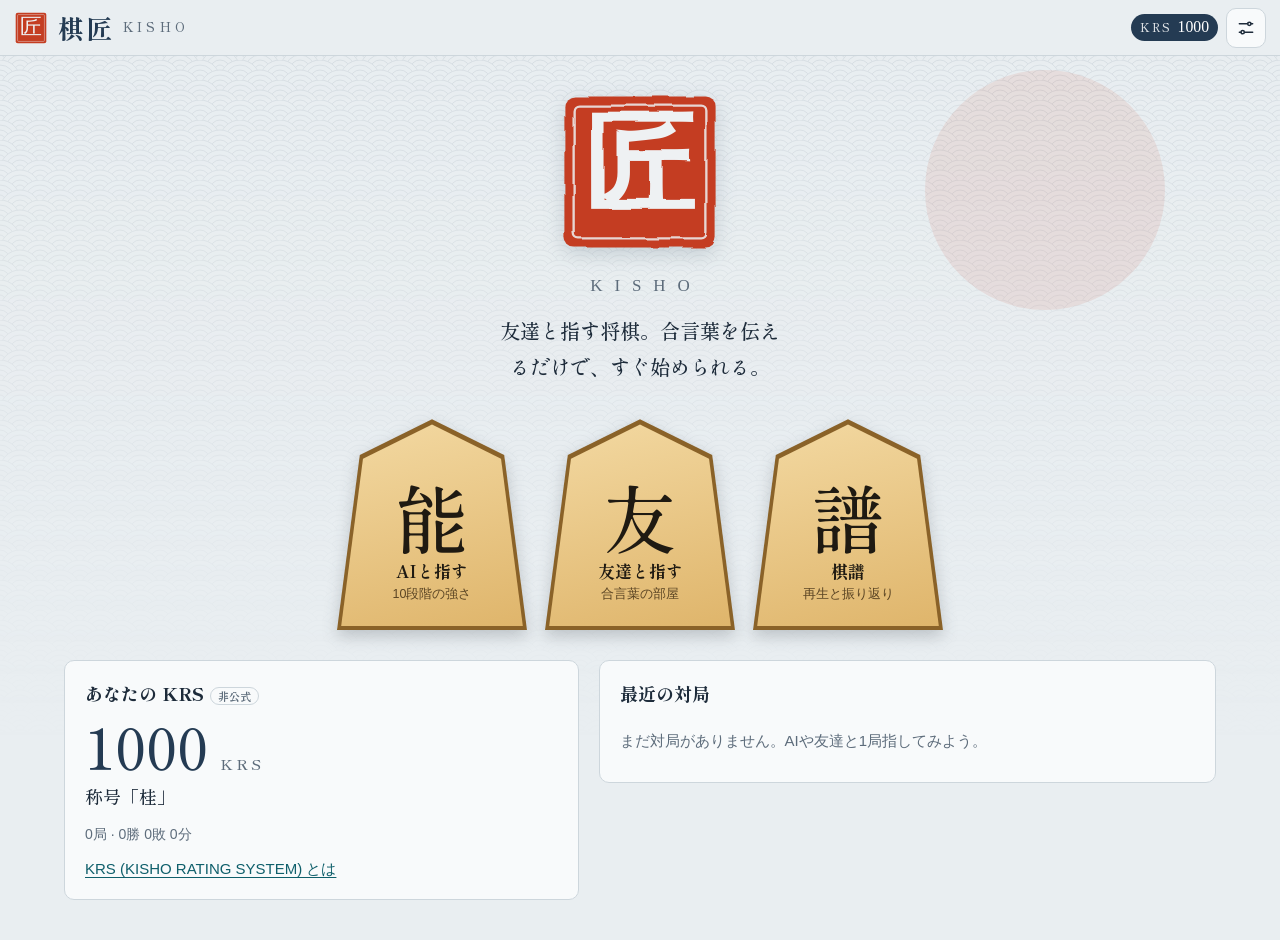
==== index.html @ 73988c7f "背景を和風に(青海波と朱の日輪、ダーク対応) Co-Authored-By: Claude Sonnet 5.5 <noreply@anthropic.com> Claude-Session: htt" ====
<!doctype html>
<html lang="ja">
<head>
<meta charset="utf-8">
<meta name="viewport" content="width=device-width, initial-scale=1, viewport-fit=cover">
<title>KISHO 棋匠</title>
<meta name="description" content="合言葉の部屋で友達と指せる将棋サイト。AIとの練習、棋譜の振り返り、KRSレーティング付き。">
<meta name="theme-color" content="#243b53">
<link rel="icon" type="image/svg+xml" href="assets/logo.svg">
<link rel="preconnect" href="https://fonts.googleapis.com">
<link rel="preconnect" href="https://fonts.gstatic.com" crossorigin>
<link href="https://fonts.googleapis.com/css2?family=Shippori+Mincho+B1:wght@500;800&family=Yuji+Syuku&family=Zen+Antique&family=Zen+Kaku+Gothic+New:wght@400;500;700&display=swap" rel="stylesheet">
<link rel="stylesheet" href="css/style.css">
</head>
<body>
<svg width="0" height="0" style="position:absolute" aria-hidden="true" focusable="false">
  <defs>
    <filter id="sealRough" x="-6%" y="-6%" width="112%" height="112%">
      <feTurbulence type="fractalNoise" baseFrequency="0.04" numOctaves="2" seed="4" result="n"/>
      <feDisplacementMap in="SourceGraphic" in2="n" scale="2.6"/>
    </filter>
    <linearGradient id="pcShade" x1="0" y1="0" x2="0.5" y2="1">
      <stop offset="0" stop-color="#fff" stop-opacity=".30"/>
      <stop offset=".45" stop-color="#fff" stop-opacity="0"/>
      <stop offset="1" stop-color="#000" stop-opacity=".20"/>
    </linearGradient>
    <symbol id="seal" viewBox="0 0 100 100">
      <g filter="url(#sealRough)">
        <rect x="5" y="5" width="90" height="90" rx="6" fill="#c43d22"/>
        <rect x="10.5" y="10.5" width="79" height="79" rx="3" fill="none" stroke="#eef1f3" stroke-width="1.4" opacity=".85"/>
        <text x="50" y="46" text-anchor="middle" dominant-baseline="central" font-family="'Yuji Syuku','Yu Mincho','Noto Serif CJK JP',serif" font-size="66" fill="#eef1f3">匠</text>
      </g>
    </symbol>
  </defs>
</svg>


<div class="washi" aria-hidden="true">
  <i class="washi-sun"></i>
  <svg class="washi-wave" width="100%" height="100%">
    <defs><pattern id="seigaiha" width="40" height="20" patternUnits="userSpaceOnUse"><g fill="var(--page)" stroke="currentColor" stroke-width="1"><circle cx="20" cy="-10" r="20"/><circle cx="20" cy="-10" r="15"/><circle cx="20" cy="-10" r="10"/><circle cx="20" cy="-10" r="5"/><circle cx="0" cy="0" r="20"/><circle cx="0" cy="0" r="15"/><circle cx="0" cy="0" r="10"/><circle cx="0" cy="0" r="5"/><circle cx="40" cy="0" r="20"/><circle cx="40" cy="0" r="15"/><circle cx="40" cy="0" r="10"/><circle cx="40" cy="0" r="5"/><circle cx="20" cy="10" r="20"/><circle cx="20" cy="10" r="15"/><circle cx="20" cy="10" r="10"/><circle cx="20" cy="10" r="5"/><circle cx="0" cy="20" r="20"/><circle cx="0" cy="20" r="15"/><circle cx="0" cy="20" r="10"/><circle cx="0" cy="20" r="5"/><circle cx="40" cy="20" r="20"/><circle cx="40" cy="20" r="15"/><circle cx="40" cy="20" r="10"/><circle cx="40" cy="20" r="5"/><circle cx="20" cy="30" r="20"/><circle cx="20" cy="30" r="15"/><circle cx="20" cy="30" r="10"/><circle cx="20" cy="30" r="5"/></g></pattern></defs>
    <rect width="100%" height="100%" fill="url(#seigaiha)"/>
  </svg>
</div>

<header class="top">
  <button class="logo" id="logoBtn" aria-label="ホームへ">
    <svg class="logo-seal" viewBox="0 0 100 100" aria-hidden="true"><use href="#seal"/></svg><span class="logo-k">棋匠</span><span class="logo-e">KISHO</span>
  </button>
  <div class="top-right">
    <button class="me-chip" id="meChip" title="プロフィールとKRS"></button>
    <button class="icon-btn" id="settingsBtn" aria-label="設定">
      <svg viewBox="0 0 24 24" width="20" height="20" fill="none" stroke="currentColor" stroke-width="1.8" stroke-linecap="round"><path d="M4 7h10M18 7h2M4 17h2M10 17h10"/><circle cx="16" cy="7" r="2"/><circle cx="8" cy="17" r="2"/></svg>
    </button>
  </div>
</header>

<main>
  <!-- ホーム -->
  <section id="home" class="screen">
    <div class="hero">
      <h1 class="hero-logo" aria-label="棋匠 KISHO"><svg class="hero-seal" viewBox="0 0 100 100" aria-hidden="true"><use href="#seal"/></svg><span class="hero-e">KISHO</span></h1>
      <p class="hero-sub">友達と指す将棋。合言葉を伝えるだけで、すぐ始められる。</p>
    </div>

    <div class="entries">
      <button class="tile" data-go="ai"><span class="tile-g">能</span><b>AIと指す</b><small>10段階の強さ</small></button>
      <button class="tile" data-go="friend"><span class="tile-g">友</span><b>友達と指す</b><small>合言葉の部屋</small></button>
      <button class="tile" data-go="records"><span class="tile-g">譜</span><b>棋譜</b><small>再生と振り返り</small></button>
    </div>

    <div class="home-grid">
      <section class="card krs-card" id="krsCard"></section>
      <section class="card" id="recordsCard">
        <h2>最近の対局</h2>
        <ul class="rec-list" id="recList"></ul>
      </section>
    </div>
  </section>

  <!-- 対局・棋譜 -->
  <section id="game" class="screen" hidden>
    <div class="stage" id="stage">
      <div class="pcard" id="cardTop"></div>
      <div class="hand" id="handTop" aria-label="相手の持ち駒"></div>
      <div class="board-wrap" id="boardWrap">
        <div class="coords coords-f" id="coordF"></div>
        <div class="coords coords-r" id="coordR"></div>
        <div class="board" id="board" role="grid" aria-label="将棋盤"></div>
        <svg class="arrows" id="arrows" viewBox="0 0 9 9" aria-hidden="true"></svg>
      </div>
      <div class="hand" id="handBot" aria-label="自分の持ち駒"></div>
      <div class="pcard" id="cardBot"></div>
    </div>

    <aside class="panel">
      <div class="tabs" role="tablist" id="tabs">
        <button role="tab" data-tab="moves" aria-selected="true">棋譜</button>
        <button role="tab" data-tab="chat" id="tabChat" hidden>チャット</button>
        <button role="tab" data-tab="review" id="tabReview" hidden>振り返り</button>
      </div>
      <div class="tabpane" id="paneMoves"><ol class="moves" id="moveList"></ol></div>
      <div class="tabpane" id="paneChat" hidden>
        <ul class="chat-log" id="chatLog"></ul>
        <form class="chat-form" id="chatForm"><input id="chatInput" maxlength="120" placeholder="メッセージ" autocomplete="off"><button class="btn" type="submit">送る</button></form>
      </div>
      <div class="tabpane" id="paneReview" hidden></div>
      <div class="navbtns" id="navBtns">
        <button class="icon-btn" data-nav="first" aria-label="最初へ">⏮</button>
        <button class="icon-btn" data-nav="prev" aria-label="一手戻る">◀</button>
        <button class="icon-btn" data-nav="next" aria-label="一手進む">▶</button>
        <button class="icon-btn" data-nav="last" aria-label="最後へ">⏭</button>
      </div>
      <div class="actions" id="actions"></div>
    </aside>
  </section>
</main>

<!-- ダイアログ -->
<dialog id="dlgAi">
  <form method="dialog" class="dlg-body" id="aiForm">
    <h2>AIと指す</h2>
    <fieldset><legend>強さ</legend><div class="level-list" id="levelList"></div></fieldset>
    <div class="row2">
      <label>あなたの手番<select id="aiColor"><option value="0">先手</option><option value="1">後手</option><option value="r">ランダム</option></select></label>
      <label>持ち時間<select id="aiTc"></select></label>
    </div>
    <p class="note">AIのKRSは、AI同士の対戦から出した目安の値です。</p>
    <div class="dlg-actions"><button class="btn ghost" value="cancel" formnovalidate>やめる</button><button class="btn primary" value="ok" id="aiStart">対局開始</button></div>
  </form>
</dialog>

<dialog id="dlgFriend">
  <form method="dialog" class="dlg-body" id="friendForm">
    <h2>友達と指す</h2>
    <div class="seg" id="friendMode">
      <button type="button" data-fm="room" aria-pressed="true">合言葉の部屋</button>
      <button type="button" data-fm="local" aria-pressed="false">同じ画面で</button>
    </div>
    <div id="roomFields">
      <label>あなたの名前<input id="fName" maxlength="12" autocomplete="nickname"></label>
      <label>合言葉<input id="fPass" maxlength="40" placeholder="友達と同じ言葉を入れる" autocomplete="off"></label>
      <div class="row2">
        <label>対局のしかた<select id="fStyle"><option value="live">リアルタイム</option><option value="async">通信将棋 (好きな時に1手ずつ)</option></select></label>
        <label>持ち時間<select id="fTc"></select></label>
      </div>
      <label id="fMailRow" hidden>通知メール (任意)<input id="fMail" type="email" placeholder="相手が指したら知らせるメール" autocomplete="email"></label>
      <p class="note" id="netNote"></p>
    </div>
    <div id="localFields" hidden>
      <div class="row2">
        <label>先手の名前<input id="lBlack" maxlength="12" value="先手"></label>
        <label>後手の名前<input id="lWhite" maxlength="12" value="後手"></label>
      </div>
      <label>持ち時間<select id="lTc"></select></label>
      <p class="note">1台の画面を交代で使います。KRSは変わりません。</p>
    </div>
    <div class="dlg-actions"><button class="btn ghost" value="cancel" formnovalidate>やめる</button><button class="btn primary" value="ok" id="friendStart">はじめる</button></div>
  </form>
</dialog>

<dialog id="dlgSettings">
  <form method="dialog" class="dlg-body">
    <h2>設定</h2>
    <label>名前<input id="sName" maxlength="12"></label>
    <fieldset><legend>駒のデザイン</legend><div class="swatches" id="pieceSets"></div></fieldset>
    <fieldset><legend>盤のデザイン</legend><div class="swatches" id="boardThemes"></div></fieldset>
    <div class="checks">
      <label class="chk"><input type="checkbox" id="sHints"> 動かせるマスを表示</label>
      <label class="chk"><input type="checkbox" id="sCoords"> 筋と段の数字を表示</label>
      <label class="chk"><input type="checkbox" id="sSound"> 駒音</label>
      <label class="chk"><input type="checkbox" id="sFlip"> 後手のとき盤を自動で反転</label>
    </div>
    <details class="danger"><summary>データの削除</summary>
      <p class="note">このブラウザに保存している KRS・棋譜・設定をすべて消します。</p>
      <button type="button" class="btn warn" id="resetAll">すべて削除</button>
    </details>
    <div class="dlg-actions"><button class="btn primary" value="ok">閉じる</button></div>
  </form>
</dialog>

<dialog id="dlgPromote">
  <form method="dialog" class="dlg-body small">
    <h2>成りますか？</h2>
    <div class="promo-choices" id="promoChoices"></div>
  </form>
</dialog>

<dialog id="dlgResult">
  <form method="dialog" class="dlg-body" id="resultBody"></form>
</dialog>

<dialog id="dlgAbout">
  <form method="dialog" class="dlg-body" id="aboutBody"></form>
</dialog>

<dialog id="dlgConfirm">
  <form method="dialog" class="dlg-body small">
    <p id="confirmMsg" style="margin:0;font-size:17px"></p>
    <div class="dlg-actions" style="justify-content:center"><button class="btn ghost" value="no">やめる</button><button class="btn primary" value="yes" id="confirmOk">OK</button></div>
  </form>
</dialog>

<dialog id="dlgWait">
  <form method="dialog" class="dlg-body" id="waitBody"></form>
</dialog>

<div class="toast" id="toast" role="status" aria-live="polite"></div>

<script src="js/config.js"></script>
<script src="js/shogi.js"></script>
<script src="js/ai.js"></script>
<script src="js/krs.js"></script>
<script src="js/themes.js"></script>
<script src="js/net.js"></script>
<script src="js/app.js"></script>
<script src="js/room.js"></script>
</body>
</html>
---- css/style.css ----
/* KISHO — 藍染めの藍、榧の盤、朱は成り駒と最後の一手だけ */
:root {
  --ai: #243b53;          /* 藍 */
  --ai-soft: #3d5a78;
  --ink: #1d2b3a;
  --muted: #5d6c7b;
  --page: #e9eef1;        /* 藍白 */
  --panel: #f8fafb;
  --line: #cdd6dc;
  --asagi: #17808f;       /* 浅葱: 主な操作 */
  --asagi-ink: #0f5f6b;
  --shu: #c43d22;         /* 朱: 成り駒・最後の一手 */
  --yamabuki: #d6a21e;
  --ok: #2f8f6a; --good: #3a78b8; --slow: #c28a14; --doubt: #d2661f; --bad: #c43d22;
  --font-body: "Zen Kaku Gothic New", "Hiragino Kaku Gothic ProN", "Yu Gothic", "Noto Sans CJK JP", "Noto Sans CJK TC", sans-serif;
  --font-mincho: "Shippori Mincho B1", "Yu Mincho", "Hiragino Mincho ProN", "Noto Serif CJK JP", "Noto Serif CJK TC", serif;
  --font-krs: "Zen Antique", "Shippori Mincho B1", "Noto Serif CJK JP", "Noto Serif CJK TC", serif;
  --font-piece: "Yuji Syuku", "Shippori Mincho B1", "Noto Serif CJK JP", "Noto Serif CJK TC", serif;
  --radius: 10px;
  --on-ai: #fff; --on-asagi: #fff; --asagi-hover: var(--asagi-ink); --toast-ink: var(--panel);
}
@media (prefers-color-scheme: dark) {
  :root:not([data-theme="light"]) {
    --ai: #c9d8e6; --ai-soft: #9fb6cc; --ink: #e5ecf2; --muted: #9aabba;
    --page: #121b25; --panel: #1b2835; --line: #2d3d4d;
    --asagi: #3fb3c4; --asagi-ink: #8fe0ec; --on-ai: #10202e; --on-asagi: #08242a; --asagi-hover: #6fcdda; --toast-ink: #10202e; color-scheme: dark;
  }
}
:root[data-theme="dark"] {
    --ai: #c9d8e6; --ai-soft: #9fb6cc; --ink: #e5ecf2; --muted: #9aabba;
    --page: #121b25; --panel: #1b2835; --line: #2d3d4d;
    --asagi: #3fb3c4; --asagi-ink: #8fe0ec; --on-ai: #10202e; --on-asagi: #08242a; --asagi-hover: #6fcdda; --toast-ink: #10202e; color-scheme: dark;
}
* { box-sizing: border-box; }
html { -webkit-text-size-adjust: 100%; }
body {
  margin: 0; background: var(--page); color: var(--ink);
  font-family: var(--font-body); font-size: 15px; line-height: 1.6; font-weight: 500;
  min-height: 100dvh;
}
/* 和風の背景: 青海波と朱の日輪。上ほど濃く、下へ溶ける */
.washi { position: fixed; inset: 0; z-index: -1; pointer-events: none; overflow: hidden; --wave: #243b53; --sun: #c43d22; }
.washi-wave { position: absolute; inset: 0; color: var(--wave); opacity: .09;
  -webkit-mask-image: linear-gradient(180deg, #000 0, rgba(0,0,0,.55) 40%, transparent 85%); mask-image: linear-gradient(180deg, #000 0, rgba(0,0,0,.55) 40%, transparent 85%); }
.washi-sun { position: absolute; top: 70px; right: 9%; width: clamp(120px, 20vw, 240px); aspect-ratio: 1; border-radius: 50%; background: var(--sun); opacity: .10; }
@media (prefers-color-scheme: dark) { :root:not([data-theme="light"]) .washi { --wave: #c9d8e6; --sun: #e0573a; } :root:not([data-theme="light"]) .washi-wave { opacity: .07; } }
:root[data-theme="dark"] .washi { --wave: #c9d8e6; --sun: #e0573a; }
:root[data-theme="dark"] .washi-wave { opacity: .07; }
@media (max-width: 560px) { .washi-sun { top: 64px; right: 6%; width: 110px; } }
button, input, select { font: inherit; color: inherit; }
button { cursor: pointer; }
[hidden] { display: none !important; }
:focus-visible { outline: 3px solid var(--asagi); outline-offset: 2px; border-radius: 6px; }
h1, h2, h3 { font-family: var(--font-mincho); margin: 0; font-weight: 800; }

/* ---------- ヘッダー ---------- */
.top {
  position: sticky; top: 0; z-index: 20; height: 56px;
  display: flex; align-items: center; justify-content: space-between;
  padding: 0 max(14px, env(safe-area-inset-right)) 0 max(14px, env(safe-area-inset-left));
  background: var(--page); border-bottom: 1px solid var(--line);
}
.logo { background: none; border: 0; padding: 0; display: flex; align-items: center; gap: 10px; color: var(--ai); }
.logo-seal { width: 34px; height: 34px; flex: none; }
.logo-k { font-family: var(--font-mincho); font-weight: 800; font-size: 26px; letter-spacing: .06em; }
.logo-e { font-family: var(--font-krs); font-size: 13px; letter-spacing: .32em; color: var(--muted); }
.top-right { display: flex; align-items: center; gap: 8px; }
.icon-btn {
  width: 40px; height: 40px; border-radius: 10px; border: 1px solid var(--line); background: var(--panel);
  display: grid; place-items: center; color: var(--ink); font-size: 14px; padding: 0;
}
.icon-btn:hover { border-color: var(--asagi); }
.icon-btn:disabled { opacity: .35; cursor: default; }
.me-chip { background: none; border: 0; padding: 0; }

/* KRSバッジ: ここだけ書体を変えてある */
.krs { display: inline-flex; align-items: baseline; gap: 6px; font-family: var(--font-krs); color: var(--on-ai); background: var(--ai); padding: 1px 9px 2px; border-radius: 999px; line-height: 1.5; white-space: nowrap; }
.krs i { font-style: normal; font-size: .78em; letter-spacing: .16em; opacity: .85; }
.krs b { font-weight: 400; font-size: 1.05em; font-variant-numeric: tabular-nums; }
.unofficial { font-size: 11px; color: var(--muted); border: 1px solid var(--line); border-radius: 999px; padding: 0 7px; margin-left: 6px; white-space: nowrap; }

.screen { padding: 18px max(14px, env(safe-area-inset-left)) 40px; max-width: 1180px; margin: 0 auto; }

/* ---------- ボタン ---------- */
.btn { border: 1px solid var(--line); background: var(--panel); border-radius: 10px; padding: 9px 16px; font-weight: 700; }
.btn:hover { border-color: var(--asagi); }
.btn.primary { background: var(--asagi); border-color: var(--asagi); color: var(--on-asagi); }
.btn.primary:hover { background: var(--asagi-hover); }
.btn.ghost { background: transparent; }
.btn.warn { color: var(--shu); border-color: var(--shu); background: transparent; }
.btn:disabled { opacity: .4; cursor: default; }
.btn.small { padding: 5px 11px; font-size: 13px; }

/* ---------- ホーム ---------- */
.hero { display: grid; grid-template-columns: 1fr; justify-items: center; text-align: center; gap: 14px; padding: 14px 4px 26px; }
.hero-logo { display: flex; flex-direction: column; gap: 16px; align-items: center; margin: 0; color: var(--ai); }
.hero-seal { width: clamp(120px, 18vw, 168px); height: auto; filter: drop-shadow(0 6px 10px rgba(36,59,83,.18)); }
.hero-e { font-family: var(--font-krs); font-size: 17px; letter-spacing: .7em; margin-right: -.7em; color: var(--muted); font-weight: 400; }
.hero-sub { margin: 0 auto 8px; font-size: clamp(16px, 2.4vw, 20px); max-width: 24em; text-wrap: balance; font-family: var(--font-mincho); font-weight: 500; line-height: 1.8; }

.entries { display: grid; grid-template-columns: repeat(3, minmax(0, 190px)); justify-content: center; gap: 18px; margin-bottom: 30px; }
.tile {
  --tile-edge: #8a6228;
  position: relative; border: 0; padding: 0; background: none; text-align: center; color: var(--ink);
  filter: drop-shadow(0 6px 8px rgba(30, 40, 50, .22)); transition: transform .15s ease, filter .15s ease;
  display: grid; justify-items: center; align-content: end; aspect-ratio: 0.9;
}
.tile::before {
  content: ""; position: absolute; inset: 0; background: var(--tile-edge);
  clip-path: polygon(50% 0, 88% 17%, 100% 100%, 0 100%, 12% 17%);
}
.tile::after {
  content: ""; position: absolute; inset: 2.5% 2.2% 2% 2.2%;
  clip-path: polygon(50% 0, 88% 17%, 100% 100%, 0 100%, 12% 17%);
  background: linear-gradient(165deg, #f3d9a2, #dfb56b);
}
.tile > * { position: relative; z-index: 1; }
.tile-g { font-family: var(--font-piece); font-size: clamp(48px, 7vw, 74px); line-height: 1; color: #1f1a12; margin-bottom: 4px; }
.tile b { font-family: var(--font-mincho); font-size: 17px; color: #1f1a12; }
.tile small { color: #5b4524; margin-bottom: 14%; font-size: 12.5px; }
.tile:hover { transform: translateY(-4px); }
.tile:active { transform: translateY(0); }

.home-grid { display: grid; grid-template-columns: minmax(0, 5fr) minmax(0, 6fr); gap: 20px; align-items: start; }
.card { background: var(--panel); border: 1px solid var(--line); border-radius: var(--radius); padding: 18px 20px; }
.card h2 { font-size: 18px; margin-bottom: 10px; }
.krs-card .big { display: flex; align-items: baseline; gap: 12px; flex-wrap: wrap; }
.krs-card .big .num { font-family: var(--font-krs); font-size: 56px; line-height: 1; color: var(--ai); font-variant-numeric: tabular-nums; }
.krs-card .big .lab { font-family: var(--font-krs); letter-spacing: .2em; color: var(--muted); }
.krs-card .title-line { margin: 6px 0 12px; font-family: var(--font-mincho); font-size: 18px; }
.krs-card .rec { color: var(--muted); font-size: 14px; }
.krs-card .more { margin-top: 12px; }
.link { background: none; border: 0; padding: 0; color: var(--asagi-ink); text-decoration: underline; text-underline-offset: 3px; }

.rec-list { list-style: none; margin: 0; padding: 0; display: grid; gap: 0; }
.rec-list li { display: grid; grid-template-columns: 1fr auto; gap: 4px 12px; padding: 11px 0; border-top: 1px solid var(--line); align-items: center; }
.rec-list li:first-child { border-top: 0; }
.rec-main { font-weight: 700; }
.rec-sub { color: var(--muted); font-size: 13px; }
.rec-acts { display: flex; gap: 6px; grid-row: 1 / span 2; grid-column: 2; }
.res-win { color: var(--ok); } .res-lose { color: var(--shu); } .res-draw { color: var(--muted); }
.empty { color: var(--muted); padding: 8px 0; }

/* ---------- 対局画面 ---------- */
#game { display: grid; grid-template-columns: minmax(0, 1fr) 330px; gap: 22px; align-items: start; padding-top: 12px; }
.stage {
  --bw: min(100cqw, 700px);
  --cell: calc(var(--bw) * 0.1);
  display: grid; justify-items: center; gap: 6px; container-type: inline-size;
}
.stage > * { width: var(--bw); max-width: 100%; }
.pcard { display: grid; grid-template-columns: auto 1fr auto; align-items: center; gap: 10px; min-height: 46px; padding: 4px 12px; background: var(--panel); border: 1px solid var(--line); border-radius: var(--radius); }
.pcard.turn { border-color: var(--asagi); box-shadow: 0 0 0 2px color-mix(in srgb, var(--asagi) 30%, transparent); }
.pmark { font-family: var(--font-piece); font-size: 22px; line-height: 1; width: 30px; height: 30px; display: grid; place-items: center; border: 1.5px solid var(--ai); border-radius: 50%; color: var(--ai); }
.pcard[data-side="1"] .pmark { background: var(--ai); color: var(--panel); }
.pname { display: flex; align-items: center; gap: 8px; min-width: 0; flex-wrap: wrap; }
.pname b { font-weight: 700; overflow: hidden; text-overflow: ellipsis; white-space: nowrap; max-width: 9em; }
.pname .krs { font-size: 13px; }
.clock { font-variant-numeric: tabular-nums; font-size: 24px; font-weight: 700; letter-spacing: .02em; min-width: 3.9em; text-align: right; }
.clock small { font-size: 12px; font-weight: 500; color: var(--muted); margin-left: 4px; }
.clock.low { color: var(--shu); }
.clock.byo { color: var(--yamabuki); }
.clock.low.byo { color: var(--shu); }

.hand { display: flex; align-items: center; gap: calc(var(--cell) * 0.08); min-height: calc(var(--cell) * 0.95); padding: 0 4px; flex-wrap: nowrap; overflow: hidden; }
.hand .none { color: var(--muted); font-size: 12px; }
.hp { position: relative; width: calc(var(--cell) * 0.8); height: calc(var(--cell) * 0.92); border: 0; padding: 0; background: none; flex: none; border-radius: 6px; }
.hp .piece { position: absolute; inset: 0; }
.hp .cnt { position: absolute; right: -2px; bottom: -3px; z-index: 3; min-width: 1.5em; height: 1.5em; padding: 0 3px; border-radius: 999px; background: var(--ai); color: var(--panel); font-size: calc(var(--cell) * 0.2); font-weight: 700; display: grid; place-items: center; line-height: 1; }
.hp.sel::before { content: ""; position: absolute; inset: -3px; border-radius: 8px; border: 3px solid var(--asagi); z-index: 4; pointer-events: none; }
.hp:disabled { cursor: default; }

/* 盤 */
.board-wrap { position: relative; width: var(--bw); aspect-ratio: 1; padding: 5%; border-radius: 6px; background: var(--b-frame); box-shadow: 0 10px 22px rgba(20, 30, 40, .28), inset 0 0 0 1px rgba(0,0,0,.25); }
.board { position: relative; width: 100%; height: 100%; display: grid; grid-template-columns: repeat(9, 1fr); grid-template-rows: repeat(9, 1fr); background: var(--b-face); outline: 1.6px solid var(--b-line); user-select: none; -webkit-user-select: none; touch-action: manipulation; }
.board::after { /* 星 */
  content: ""; position: absolute; inset: 0; pointer-events: none;
  background:
    radial-gradient(circle at 33.333% 33.333%, var(--b-line) 0 .55%, transparent .8%),
    radial-gradient(circle at 66.666% 33.333%, var(--b-line) 0 .55%, transparent .8%),
    radial-gradient(circle at 33.333% 66.666%, var(--b-line) 0 .55%, transparent .8%),
    radial-gradient(circle at 66.666% 66.666%, var(--b-line) 0 .55%, transparent .8%);
}
.cell { position: relative; border-right: 1px solid var(--b-line); border-bottom: 1px solid var(--b-line); }
.cell:nth-child(9n) { border-right: 0; }
.cell:nth-child(n+73) { border-bottom: 0; }
.cell::before { content: ""; position: absolute; inset: 0; pointer-events: none; z-index: 0; }
.cell.last::before { background: color-mix(in srgb, var(--shu) 28%, transparent); }
.cell.sel::before { background: color-mix(in srgb, var(--asagi) 38%, transparent); }
.cell.check::before { background: radial-gradient(circle, color-mix(in srgb, var(--shu) 70%, transparent) 0 55%, transparent 80%); }
.cell.dest::after { content: ""; position: absolute; left: 50%; top: 50%; width: 26%; height: 26%; transform: translate(-50%, -50%); border-radius: 50%; background: color-mix(in srgb, var(--asagi) 70%, transparent); z-index: 4; pointer-events: none; }
.cell.dest.cap::after { width: 86%; height: 86%; background: none; border: 3px solid color-mix(in srgb, var(--asagi) 80%, transparent); }
.cell.can { cursor: pointer; }
.coords { position: absolute; display: flex; font-size: clamp(9px, calc(var(--bw) * 0.024), 13px); color: var(--b-coord); pointer-events: none; font-variant-numeric: tabular-nums; }
.coords-f { left: 5%; right: 5%; top: 0; height: 5%; align-items: center; }
.coords-f span { flex: 1; text-align: center; }
.coords-r { right: 0; top: 5%; bottom: 5%; width: 5%; flex-direction: column; }
.coords-r span { flex: 1; display: grid; place-items: center; }
.no-coords .coords { display: none; }
.arrows { position: absolute; left: 5%; top: 5%; width: 90%; height: 90%; pointer-events: none; z-index: 6; overflow: visible; }

/* 駒 */
.piece {
  --pedge: #7d5822; --pf1: #f4dba5; --ptxt: #1d1810; --ppro: #b8321c; --pgrain: .10;
  --pfont: var(--font-piece);
  position: absolute; inset: 4% 0; z-index: 2; filter: drop-shadow(0 .1em .09em rgba(40, 25, 5, .42));
  pointer-events: none;
}
.piece svg { display: block; width: 100%; height: 100%; overflow: visible; }
.piece[data-up="0"] { transform: rotate(180deg); }
.piece .pe { fill: var(--pedge); stroke: var(--pedge); stroke-width: 3; stroke-linejoin: round; }
.piece .pf { fill: var(--pf1); stroke: var(--pf1); stroke-width: 1.6; stroke-linejoin: round; }
.piece .ps { fill: url(#pcShade); stroke: url(#pcShade); stroke-width: 1.6; stroke-linejoin: round; }
.piece .pgr { fill: none; stroke: #5b3a10; stroke-width: .8; stroke-linecap: round; opacity: var(--pgrain); }
.piece .phl { fill: none; stroke: #fff; stroke-width: 1; stroke-linecap: round; stroke-linejoin: round; opacity: .38; }
.piece .pg { font-family: var(--pfont); font-weight: 400; fill: var(--ptxt); stroke: var(--ptxt); stroke-width: .9; paint-order: stroke; font-style: normal; }
.piece.pro .pg { fill: var(--ppro); stroke: var(--ppro); }
.letters .pg { font-family: var(--font-body); font-weight: 700; stroke-width: .3; }
.cell.just .piece { animation: place .16s ease-out; }
@keyframes place { from { transform: translateY(-5%) scale(1.1); } to { transform: none; } }
.cell.just .piece[data-up="0"] { animation-name: place0; }
@keyframes place0 { from { transform: rotate(180deg) translateY(-5%) scale(1.1); } to { transform: rotate(180deg); } }

/* 駒の種類 */
.ps-ebony .piece { --pedge: #0e0b08; --pf1: #3a2d22; --ptxt: #e8c868; --ppro: #ff9c6e; --pgrain: .22; }
.ps-shu .piece { --pedge: #5a1209; --pf1: #c8472b; --ptxt: #fff1dc; --ppro: #ffe27a; --pgrain: 0; }
.ps-paper .piece { --pedge: #7f8d9a; --pf1: #f3f6f8; --ptxt: #25405c; --ppro: #c43d22; --pfont: var(--font-mincho); --pgrain: 0; }
.ps-night .piece { --pedge: #6c86a8; --pf1: #233349; --ptxt: #d9ecff; --ppro: #ffb199; --pgrain: 0; }
.ps-letters .piece { --pedge: #6b4d1d; --pf1: #ecd49b; --ptxt: #1d1810; --ppro: #b8321c; }

/* 盤の種類 */
.bt-kaya {
  --b-line: #4d3512; --b-coord: #f6e8c6; --b-frame: linear-gradient(180deg, #b98a3f, #94692a);
  --b-face:
    url("data:image/svg+xml;utf8,<svg xmlns='http://www.w3.org/2000/svg' width='320' height='320'><filter id='n'><feTurbulence type='fractalNoise' baseFrequency='0.008 0.5' numOctaves='3' seed='7'/><feColorMatrix values='0 0 0 0 .42  0 0 0 0 .25  0 0 0 0 .04  0 0 0 .55 0'/></filter><rect width='320' height='320' filter='url(%23n)'/></svg>"),
    linear-gradient(180deg, #ecc47a, #e0b360);
}
.bt-sumi { --b-line: #8f9aa5; --b-coord: #c7d0d8; --b-frame: linear-gradient(180deg, #2a3138, #1c2227); --b-face: linear-gradient(180deg, #39424b, #2e363e); }
.bt-tatami { --b-line: #2e4a2d; --b-coord: #e7f0d8; --b-frame: linear-gradient(180deg, #45603b, #324a2c);
  --b-face: repeating-linear-gradient(90deg, rgba(255,255,255,.07) 0 1px, transparent 1px 7px), linear-gradient(180deg, #a9bf7d, #96ad69); }
.bt-ai { --b-line: #cfe0f2; --b-coord: #dfeaf6; --b-frame: linear-gradient(180deg, #17304d, #10233a);
  --b-face: repeating-linear-gradient(45deg, rgba(255,255,255,.04) 0 2px, transparent 2px 10px), linear-gradient(180deg, #2c5483, #264a74); }
.bt-paper { --b-line: #7b6f5d; --b-coord: #6e6454; --b-frame: linear-gradient(180deg, #d9d0bf, #c9bfac);
  --b-face: linear-gradient(180deg, #f5f1e7, #ece6d6); }
.bt-sakura { --b-line: #7a4e58; --b-coord: #fff1f4; --b-frame: linear-gradient(180deg, #c98f9c, #b27582);
  --b-face: linear-gradient(180deg, #f6d9de, #efc8d0); }

/* ---------- 右パネル ---------- */
.panel { background: var(--panel); border: 1px solid var(--line); border-radius: var(--radius); display: flex; flex-direction: column; min-height: 420px; max-height: calc(100dvh - 56px - 36px); position: sticky; top: 68px; overflow: hidden; }
.tabs { display: flex; border-bottom: 1px solid var(--line); }
.tabs button { flex: 1; background: none; border: 0; padding: 11px 6px; font-weight: 700; color: var(--muted); border-bottom: 3px solid transparent; }
.tabs button[aria-selected="true"] { color: var(--ink); border-bottom-color: var(--asagi); }
.tabpane { flex: 1; min-height: 0; overflow: auto; padding: 6px 0; }
.moves { list-style: none; margin: 0; padding: 0; display: grid; grid-template-columns: 1fr 1fr; }
.moves li { display: flex; align-items: center; gap: 6px; padding: 6px 10px; cursor: pointer; border-radius: 6px; margin: 0 4px; white-space: nowrap; }
.moves li:hover { background: color-mix(in srgb, var(--asagi) 10%, transparent); }
.moves li[aria-current="true"] { background: color-mix(in srgb, var(--asagi) 22%, transparent); font-weight: 700; }
.moves .mn { color: var(--muted); font-size: 12px; width: 2.2em; text-align: right; font-variant-numeric: tabular-nums; }
.moves li.start { grid-column: 1 / -1; color: var(--muted); }
.gdot { width: 9px; height: 9px; border-radius: 50%; display: inline-block; flex: none; }
.g-best { background: var(--ok); } .g-good { background: var(--good); } .g-slow { background: var(--slow); } .g-doubt { background: var(--doubt); } .g-bad { background: var(--bad); }
.navbtns { display: flex; gap: 8px; padding: 8px 10px; border-top: 1px solid var(--line); justify-content: center; }
.navbtns .icon-btn { flex: 1; }
.actions { display: flex; flex-wrap: wrap; gap: 8px; padding: 10px; border-top: 1px solid var(--line); }
.actions .btn { flex: 1 1 auto; padding: 8px 10px; font-size: 14px; }
.chat-log { list-style: none; margin: 0; padding: 6px 12px; display: grid; gap: 6px; align-content: start; height: calc(100% - 52px); overflow: auto; }
.chat-log li { background: color-mix(in srgb, var(--ai) 8%, transparent); border-radius: 10px; padding: 6px 10px; max-width: 92%; overflow-wrap: anywhere; }
.chat-log li.me { justify-self: end; background: color-mix(in srgb, var(--asagi) 18%, transparent); }
.chat-log li.sys { justify-self: center; background: none; color: var(--muted); font-size: 13px; }
.chat-log li b { font-size: 12px; color: var(--muted); display: block; font-weight: 500; }
.chat-form { display: flex; gap: 8px; padding: 8px 10px; border-top: 1px solid var(--line); position: sticky; bottom: 0; background: var(--panel); }
.chat-form input { flex: 1; min-width: 0; }

/* 振り返り */
.rv { padding: 8px 14px 12px; display: grid; gap: 14px; }
.rv-run { display: grid; gap: 10px; padding: 6px 0; }
.rv-run p { margin: 0; color: var(--muted); font-size: 14px; }
.progress { height: 8px; border-radius: 999px; background: var(--line); overflow: hidden; }
.progress > div { height: 100%; width: 0; background: var(--asagi); transition: width .2s; }
.rv-graph { width: 100%; height: 96px; display: block; border-radius: 8px; background: color-mix(in srgb, var(--ai) 6%, transparent); cursor: pointer; }
.rv-sum { display: grid; grid-template-columns: 1fr 1fr; gap: 10px; }
.rv-sum > div { border: 1px solid var(--line); border-radius: 8px; padding: 8px 10px; font-size: 13px; }
.rv-sum h4 { margin: 0 0 4px; font-size: 13px; color: var(--muted); font-weight: 500; }
.rv-sum .acc { font-size: 26px; font-weight: 700; font-variant-numeric: tabular-nums; line-height: 1.1; }
.rv-sum .acc small { font-size: 12px; color: var(--muted); font-weight: 500; }
.rv-sum ul { list-style: none; margin: 6px 0 0; padding: 0; display: grid; gap: 1px; }
.rv-sum li { display: flex; align-items: center; gap: 6px; }
.rv-sum li span:last-child { margin-left: auto; font-variant-numeric: tabular-nums; }
.rv-now { border: 1px solid var(--line); border-radius: 8px; padding: 10px 12px; font-size: 14px; display: grid; gap: 4px; }
.rv-now .t { font-weight: 700; font-size: 16px; display: flex; gap: 8px; align-items: center; }
.rv-now .tag { font-size: 12px; font-weight: 700; color: #fff; border-radius: 999px; padding: 0 8px; }
.rv-now .tag.g-best { background: var(--ok); } .rv-now .tag.g-good { background: var(--good); } .rv-now .tag.g-slow { background: var(--slow); } .rv-now .tag.g-doubt { background: var(--doubt); } .rv-now .tag.g-bad { background: var(--bad); }
.rv-note { color: var(--muted); font-size: 12.5px; }

/* ---------- ダイアログ ---------- */
dialog { border: 1px solid var(--line); border-radius: 14px; padding: 0; background: var(--panel); color: var(--ink); width: min(520px, calc(100vw - 24px)); max-height: calc(100dvh - 24px); }
dialog::backdrop { background: rgba(20, 32, 46, .55); }
.dlg-body { padding: 20px 22px 18px; display: grid; gap: 14px; }
.dlg-body.small { text-align: center; }
.dlg-body h2 { font-size: 22px; }
.dlg-body label { display: grid; gap: 4px; font-size: 13px; color: var(--muted); font-weight: 500; }
.dlg-body input[type="text"], .dlg-body input[type="email"], .dlg-body input:not([type]), .dlg-body select, .chat-form input {
  border: 1px solid var(--line); border-radius: 8px; background: var(--page); color: var(--ink); padding: 8px 10px; font-size: 15px; width: 100%;
}
.dlg-body fieldset { border: 0; padding: 0; margin: 0; min-width: 0; }
.dlg-body legend { font-size: 13px; color: var(--muted); padding: 0; margin-bottom: 6px; }
.dlg-actions { display: flex; gap: 10px; justify-content: flex-end; flex-wrap: wrap; }
.note { margin: 0; color: var(--muted); font-size: 13px; }
.row2 { display: grid; grid-template-columns: 1fr 1fr; gap: 12px; }
.level-list { display: grid; grid-template-columns: repeat(5, 1fr); gap: 8px; }
.level-list label { display: block; font-size: 13px; color: var(--ink); }
.level-list input { position: absolute; opacity: 0; pointer-events: none; }
.level-list span { display: grid; gap: 1px; justify-items: center; text-align: center; padding: 8px 2px; border: 1px solid var(--line); border-radius: 10px; background: var(--page); cursor: pointer; line-height: 1.3; }
.level-list b { font-family: var(--font-mincho); font-size: 17px; }
.level-list small { color: var(--muted); font-size: 11.5px; }
.level-list input:checked + span { border-color: var(--asagi); background: color-mix(in srgb, var(--asagi) 14%, var(--page)); box-shadow: 0 0 0 2px color-mix(in srgb, var(--asagi) 40%, transparent); }
.level-list input:focus-visible + span { outline: 3px solid var(--asagi); }
.seg { display: grid; grid-template-columns: 1fr 1fr; border: 1px solid var(--line); border-radius: 10px; overflow: hidden; }
.seg button { border: 0; background: transparent; padding: 9px; font-weight: 700; color: var(--muted); }
.seg button[aria-pressed="true"] { background: var(--asagi); color: var(--on-asagi); }
.swatches { display: grid; grid-template-columns: repeat(auto-fill, minmax(92px, 1fr)); gap: 8px; }
.sw { border: 1px solid var(--line); border-radius: 10px; background: var(--page); padding: 8px 6px 6px; display: grid; justify-items: center; gap: 4px; font-size: 13px; }
.sw[aria-pressed="true"] { border-color: var(--asagi); box-shadow: 0 0 0 2px color-mix(in srgb, var(--asagi) 40%, transparent); }
.sw .pv { position: relative; width: 52px; height: 52px; --cell: 56px; }
.sw .pv .piece { inset: 0; }
.sw .bv { background: var(--b-face); width: 100%; height: 44px; border-radius: 6px; border: 1px solid rgba(0,0,0,.25); }
.checks { display: grid; gap: 8px; }
.chk { display: flex !important; align-items: center; gap: 10px; color: var(--ink) !important; font-size: 15px !important; }
.chk input { width: 18px; height: 18px; accent-color: var(--asagi); }
.danger summary { cursor: pointer; color: var(--muted); font-size: 14px; }
.danger .btn { margin-top: 8px; }
.promo-choices { display: flex; gap: 18px; justify-content: center; }
.promo-choices button { --cell: 78px; position: relative; width: 78px; height: 90px; border: 0; background: none; border-radius: 8px; padding: 0; }
.promo-choices button .piece { inset: 0; }
.promo-choices button span.lab { position: absolute; left: 0; right: 0; bottom: -22px; font-size: 13px; font-weight: 700; }
.promo-choices { padding-bottom: 22px; }
.promo-choices button:hover { outline: 3px solid var(--asagi); }
.res-head { font-family: var(--font-mincho); font-size: 30px; font-weight: 800; }
.res-delta { display: flex; align-items: baseline; gap: 10px; font-family: var(--font-krs); font-size: 20px; flex-wrap: wrap; }
.res-delta .arrow { color: var(--muted); }
.res-delta .d { font-size: 16px; }
.res-delta .up { color: var(--ok); } .res-delta .down { color: var(--shu); }
.about-h { font-size: 20px; }
.about-krs { font-family: var(--font-krs); font-size: 34px; color: var(--ai); letter-spacing: .08em; line-height: 1.1; }
.about-krs small { display: block; font-size: 13px; letter-spacing: .3em; color: var(--muted); margin-top: 4px; }
.about-box { border-left: 4px solid var(--yamabuki); padding: 4px 0 4px 12px; color: var(--ink); font-size: 14px; }
.table-lv { width: 100%; border-collapse: collapse; font-size: 13.5px; }
.table-lv td, .table-lv th { text-align: left; padding: 3px 6px; border-bottom: 1px solid var(--line); font-weight: 500; }
.copyline { display: flex; gap: 8px; } .copyline input { flex: 1; }
.pulse { width: 10px; height: 10px; border-radius: 50%; background: var(--asagi); display: inline-block; animation: pulse 1.4s ease-in-out infinite; margin-right: 8px; }
@keyframes pulse { 50% { opacity: .25; transform: scale(.7); } }

.toast { position: fixed; left: 50%; bottom: 22px; transform: translate(-50%, 30px); background: var(--ai); color: var(--toast-ink); padding: 9px 18px; border-radius: 999px; opacity: 0; pointer-events: none; transition: .25s; z-index: 50; font-weight: 700; max-width: calc(100vw - 32px); text-align: center; }
.toast.show { opacity: 1; transform: translate(-50%, 0); }

/* ---------- 画面サイズ別 ---------- */
@media (min-width: 900px) {
  .stage { --bw: min(100cqw, 700px, calc((100dvh - 198px) / 1.19)); }
}
@media (max-width: 899px) {
  #game { grid-template-columns: minmax(0, 1fr); gap: 14px; }
  .stage { --bw: min(100cqw, 640px); }
  .panel { position: static; max-height: none; min-height: 0; }
  .tabpane { max-height: 320px; }
  .entries { grid-template-columns: repeat(3, 1fr); gap: 10px; }
  .home-grid { grid-template-columns: 1fr; }
}
@media (max-width: 560px) {
  .screen { padding-left: 10px; padding-right: 10px; }
  
  .hero-logo { gap: 8px; }
  .tile b { font-size: 14px; } .tile small { font-size: 11px; }
  .level-list { grid-template-columns: repeat(5, 1fr); gap: 5px; }
  .level-list b { font-size: 15px; }
  .level-list small { font-size: 10px; }
  .row2 { grid-template-columns: 1fr; }
  .pname b { max-width: 6.5em; }
  .clock { font-size: 21px; }
  .moves { grid-template-columns: 1fr 1fr; }
  .logo-k { font-size: 23px; } .logo-e { display: none; } .logo-seal { width: 30px; height: 30px; }
  .rv-sum { grid-template-columns: 1fr; }
}
@media (prefers-reduced-motion: reduce) {
  *, *::before, *::after { animation: none !important; transition: none !important; }
}

.rv-moves { margin: 0 -14px; max-height: 240px; overflow: auto; border-top: 1px solid var(--line); padding-top: 4px; }
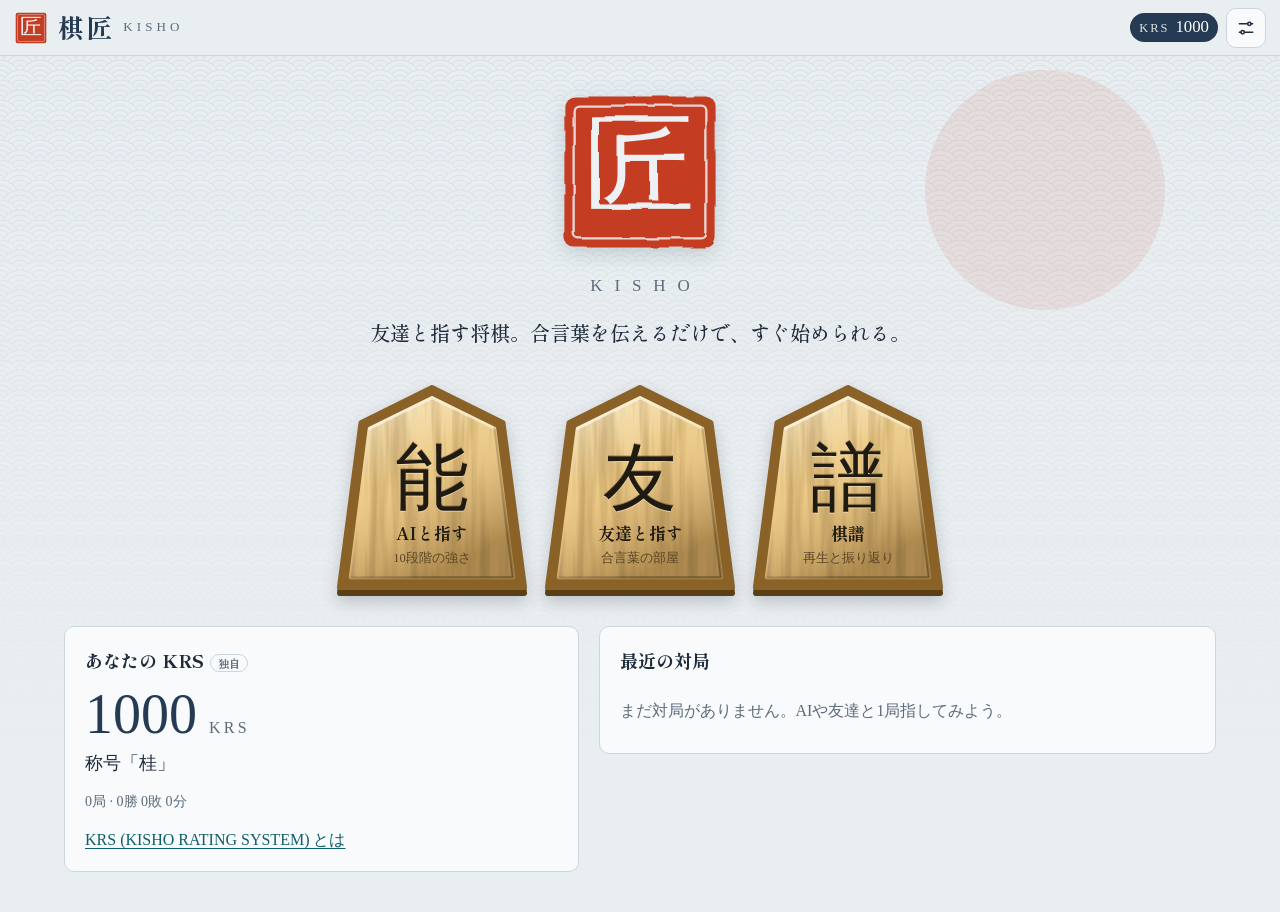
==== commit b9564ac3: "トップの3枚の駒をよりリアルに(木目・底の厚み・縁のツヤ・彫り字) Co-Authored-By: Claude Sonnet 5.5 <noreply@anthropic.com> Claude-S" ====
--- a/index.html
+++ b/index.html
@@ -6,6 +6,7 @@
 <title>KISHO 棋匠</title>
 <meta name="description" content="合言葉の部屋で友達と指せる将棋サイト。AIとの練習、棋譜の振り返り、KRSレーティング付き。">
 <meta name="theme-color" content="#243b53">
+<script>try{var t=(JSON.parse(localStorage.getItem('kisho.settings')||'{}')).theme;if(t==='light'||t==='dark')document.documentElement.dataset.theme=t}catch(e){}</script>
 <link rel="icon" type="image/svg+xml" href="assets/logo.svg">
 <link rel="preconnect" href="https://fonts.googleapis.com">
 <link rel="preconnect" href="https://fonts.gstatic.com" crossorigin>
@@ -24,6 +25,14 @@
       <stop offset=".45" stop-color="#fff" stop-opacity="0"/>
       <stop offset="1" stop-color="#000" stop-opacity=".20"/>
     </linearGradient>
+    <linearGradient id="tileWood" x1="0" y1="0" x2="0.4" y2="1">
+      <stop offset="0" stop-color="#f7e2ae"/><stop offset=".55" stop-color="#ebc884"/><stop offset="1" stop-color="#d9ac62"/>
+    </linearGradient>
+    <filter id="tileGrain" x="0" y="0" width="100%" height="100%">
+      <feTurbulence type="fractalNoise" baseFrequency="0.22 0.012" numOctaves="3" seed="11"/>
+      <feColorMatrix values="0 0 0 0 .40  0 0 0 0 .24  0 0 0 0 .07  3.2 0 0 0 -1.35"/>
+    </filter>
+    <clipPath id="tileFace"><path d="M42 6.2 69.6 21.2 78 94H6L14.4 21.2Z"/></clipPath>
     <symbol id="seal" viewBox="0 0 100 100">
       <g filter="url(#sealRough)">
         <rect x="5" y="5" width="90" height="90" rx="6" fill="#c43d22"/>
@@ -64,9 +73,9 @@
     </div>
 
     <div class="entries">
-      <button class="tile" data-go="ai"><span class="tile-g">能</span><b>AIと指す</b><small>10段階の強さ</small></button>
-      <button class="tile" data-go="friend"><span class="tile-g">友</span><b>友達と指す</b><small>合言葉の部屋</small></button>
-      <button class="tile" data-go="records"><span class="tile-g">譜</span><b>棋譜</b><small>再生と振り返り</small></button>
+      <button class="tile" data-go="ai"><svg class="tile-bg" viewBox="0 0 84 103" preserveAspectRatio="none" aria-hidden="true"><path d="M42 1.5 73 18.5 82.5 98.5H1.5L11 18.5Z" transform="translate(0 3)" fill="#5a3f14" stroke="#5a3f14" stroke-width="3" stroke-linejoin="round"/><path d="M42 1.5 73 18.5 82.5 98.5H1.5L11 18.5Z" fill="var(--tile-edge)" stroke="var(--tile-edge)" stroke-width="3" stroke-linejoin="round"/><path d="M42 6.2 69.6 21.2 78 94H6L14.4 21.2Z" fill="url(#tileWood)" stroke="url(#tileWood)" stroke-width="1.6" stroke-linejoin="round"/><g clip-path="url(#tileFace)"><rect x="0" y="0" width="84" height="100" filter="url(#tileGrain)" opacity=".5"/></g><path d="M42 6.2 69.6 21.2 78 94H6L14.4 21.2Z" fill="url(#pcShade)" stroke="url(#pcShade)" stroke-width="1.6" stroke-linejoin="round"/><path d="M14.4 21.2 42 6.2 69.6 21.2" fill="none" stroke="#fff" stroke-width="1.2" stroke-linecap="round" stroke-linejoin="round" opacity=".5"/><path d="M69.6 21.2 78 94H6" fill="none" stroke="#3a2406" stroke-width="1" stroke-linecap="round" stroke-linejoin="round" opacity=".22"/></svg><span class="tile-g">能</span><b>AIと指す</b><small>10段階の強さ</small></button>
+      <button class="tile" data-go="friend"><svg class="tile-bg" viewBox="0 0 84 103" preserveAspectRatio="none" aria-hidden="true"><path d="M42 1.5 73 18.5 82.5 98.5H1.5L11 18.5Z" transform="translate(0 3)" fill="#5a3f14" stroke="#5a3f14" stroke-width="3" stroke-linejoin="round"/><path d="M42 1.5 73 18.5 82.5 98.5H1.5L11 18.5Z" fill="var(--tile-edge)" stroke="var(--tile-edge)" stroke-width="3" stroke-linejoin="round"/><path d="M42 6.2 69.6 21.2 78 94H6L14.4 21.2Z" fill="url(#tileWood)" stroke="url(#tileWood)" stroke-width="1.6" stroke-linejoin="round"/><g clip-path="url(#tileFace)"><rect x="0" y="0" width="84" height="100" filter="url(#tileGrain)" opacity=".5"/></g><path d="M42 6.2 69.6 21.2 78 94H6L14.4 21.2Z" fill="url(#pcShade)" stroke="url(#pcShade)" stroke-width="1.6" stroke-linejoin="round"/><path d="M14.4 21.2 42 6.2 69.6 21.2" fill="none" stroke="#fff" stroke-width="1.2" stroke-linecap="round" stroke-linejoin="round" opacity=".5"/><path d="M69.6 21.2 78 94H6" fill="none" stroke="#3a2406" stroke-width="1" stroke-linecap="round" stroke-linejoin="round" opacity=".22"/></svg><span class="tile-g">友</span><b>友達と指す</b><small>合言葉の部屋</small></button>
+      <button class="tile" data-go="records"><svg class="tile-bg" viewBox="0 0 84 103" preserveAspectRatio="none" aria-hidden="true"><path d="M42 1.5 73 18.5 82.5 98.5H1.5L11 18.5Z" transform="translate(0 3)" fill="#5a3f14" stroke="#5a3f14" stroke-width="3" stroke-linejoin="round"/><path d="M42 1.5 73 18.5 82.5 98.5H1.5L11 18.5Z" fill="var(--tile-edge)" stroke="var(--tile-edge)" stroke-width="3" stroke-linejoin="round"/><path d="M42 6.2 69.6 21.2 78 94H6L14.4 21.2Z" fill="url(#tileWood)" stroke="url(#tileWood)" stroke-width="1.6" stroke-linejoin="round"/><g clip-path="url(#tileFace)"><rect x="0" y="0" width="84" height="100" filter="url(#tileGrain)" opacity=".5"/></g><path d="M42 6.2 69.6 21.2 78 94H6L14.4 21.2Z" fill="url(#pcShade)" stroke="url(#pcShade)" stroke-width="1.6" stroke-linejoin="round"/><path d="M14.4 21.2 42 6.2 69.6 21.2" fill="none" stroke="#fff" stroke-width="1.2" stroke-linecap="round" stroke-linejoin="round" opacity=".5"/><path d="M69.6 21.2 78 94H6" fill="none" stroke="#3a2406" stroke-width="1" stroke-linecap="round" stroke-linejoin="round" opacity=".22"/></svg><span class="tile-g">譜</span><b>棋譜</b><small>再生と振り返り</small></button>
     </div>
 
     <div class="home-grid">
@@ -163,6 +172,7 @@
   <form method="dialog" class="dlg-body">
     <h2>設定</h2>
     <label>名前<input id="sName" maxlength="12"></label>
+    <fieldset><legend>画面</legend><div class="seg seg3" id="themeMode" role="group" aria-label="画面"><button type="button" data-tm="auto">機種に合わせる</button><button type="button" data-tm="light">ライト</button><button type="button" data-tm="dark">ダーク</button></div></fieldset>
     <fieldset><legend>駒のデザイン</legend><div class="swatches" id="pieceSets"></div></fieldset>
     <fieldset><legend>盤のデザイン</legend><div class="swatches" id="boardThemes"></div></fieldset>
     <div class="checks">
--- a/css/style.css
+++ b/css/style.css
@@ -12,9 +12,9 @@
   --shu: #c43d22;         /* 朱: 成り駒・最後の一手 */
   --yamabuki: #d6a21e;
   --ok: #2f8f6a; --good: #3a78b8; --slow: #c28a14; --doubt: #d2661f; --bad: #c43d22;
-  --font-body: "Zen Kaku Gothic New", "Hiragino Kaku Gothic ProN", "Yu Gothic", "Noto Sans CJK JP", "Noto Sans CJK TC", sans-serif;
-  --font-mincho: "Shippori Mincho B1", "Yu Mincho", "Hiragino Mincho ProN", "Noto Serif CJK JP", "Noto Serif CJK TC", serif;
-  --font-krs: "Zen Antique", "Shippori Mincho B1", "Noto Serif CJK JP", "Noto Serif CJK TC", serif;
+  --font-body: "Yuji Syuku", "Shippori Mincho B1", "Yu Mincho", "Hiragino Mincho ProN", "Noto Serif CJK JP", "Noto Serif CJK TC", serif;
+  --font-mincho: "Yuji Syuku", "Shippori Mincho B1", "Yu Mincho", "Hiragino Mincho ProN", "Noto Serif CJK JP", "Noto Serif CJK TC", serif;
+  --font-krs: "Yuji Syuku", "Zen Antique", "Shippori Mincho B1", "Noto Serif CJK JP", "Noto Serif CJK TC", serif;
   --font-piece: "Yuji Syuku", "Shippori Mincho B1", "Noto Serif CJK JP", "Noto Serif CJK TC", serif;
   --radius: 10px;
   --on-ai: #fff; --on-asagi: #fff; --asagi-hover: var(--asagi-ink); --toast-ink: var(--panel);
@@ -35,7 +35,7 @@
 html { -webkit-text-size-adjust: 100%; }
 body {
   margin: 0; background: var(--page); color: var(--ink);
-  font-family: var(--font-body); font-size: 15px; line-height: 1.6; font-weight: 500;
+  font-family: var(--font-body); font-size: 16px; line-height: 1.7; font-weight: 400; font-synthesis: none;
   min-height: 100dvh;
 }
 /* 和風の背景: 青海波と朱の日輪。上ほど濃く、下へ溶ける */
@@ -96,7 +96,7 @@
 .hero-logo { display: flex; flex-direction: column; gap: 16px; align-items: center; margin: 0; color: var(--ai); }
 .hero-seal { width: clamp(120px, 18vw, 168px); height: auto; filter: drop-shadow(0 6px 10px rgba(36,59,83,.18)); }
 .hero-e { font-family: var(--font-krs); font-size: 17px; letter-spacing: .7em; margin-right: -.7em; color: var(--muted); font-weight: 400; }
-.hero-sub { margin: 0 auto 8px; font-size: clamp(16px, 2.4vw, 20px); max-width: 24em; text-wrap: balance; font-family: var(--font-mincho); font-weight: 500; line-height: 1.8; }
+.hero-sub { margin: 0 auto 8px; font-size: clamp(16px, 2.4vw, 20px); max-width: 30em; text-wrap: balance; font-family: var(--font-mincho); font-weight: 500; line-height: 1.8; }
 
 .entries { display: grid; grid-template-columns: repeat(3, minmax(0, 190px)); justify-content: center; gap: 18px; margin-bottom: 30px; }
 .tile {
@@ -105,17 +105,9 @@
   filter: drop-shadow(0 6px 8px rgba(30, 40, 50, .22)); transition: transform .15s ease, filter .15s ease;
   display: grid; justify-items: center; align-content: end; aspect-ratio: 0.9;
 }
-.tile::before {
-  content: ""; position: absolute; inset: 0; background: var(--tile-edge);
-  clip-path: polygon(50% 0, 88% 17%, 100% 100%, 0 100%, 12% 17%);
-}
-.tile::after {
-  content: ""; position: absolute; inset: 2.5% 2.2% 2% 2.2%;
-  clip-path: polygon(50% 0, 88% 17%, 100% 100%, 0 100%, 12% 17%);
-  background: linear-gradient(165deg, #f3d9a2, #dfb56b);
-}
 .tile > * { position: relative; z-index: 1; }
-.tile-g { font-family: var(--font-piece); font-size: clamp(48px, 7vw, 74px); line-height: 1; color: #1f1a12; margin-bottom: 4px; }
+.tile > .tile-bg { position: absolute; inset: 0; width: 100%; height: 100%; z-index: 0; overflow: visible; }
+.tile-g { font-family: var(--font-piece); font-size: clamp(48px, 7vw, 74px); line-height: 1; color: #1f1a12; margin-bottom: 4px; text-shadow: 0 1px 0 rgba(255, 244, 214, .55), 0 -1px 0 rgba(60, 35, 5, .35); }
 .tile b { font-family: var(--font-mincho); font-size: 17px; color: #1f1a12; }
 .tile small { color: #5b4524; margin-bottom: 14%; font-size: 12.5px; }
 .tile:hover { transform: translateY(-4px); }
@@ -316,6 +308,7 @@
 .level-list input:checked + span { border-color: var(--asagi); background: color-mix(in srgb, var(--asagi) 14%, var(--page)); box-shadow: 0 0 0 2px color-mix(in srgb, var(--asagi) 40%, transparent); }
 .level-list input:focus-visible + span { outline: 3px solid var(--asagi); }
 .seg { display: grid; grid-template-columns: 1fr 1fr; border: 1px solid var(--line); border-radius: 10px; overflow: hidden; }
+.seg3 { grid-template-columns: repeat(3, 1fr); }
 .seg button { border: 0; background: transparent; padding: 9px; font-weight: 700; color: var(--muted); }
 .seg button[aria-pressed="true"] { background: var(--asagi); color: var(--on-asagi); }
 .swatches { display: grid; grid-template-columns: repeat(auto-fill, minmax(92px, 1fr)); gap: 8px; }
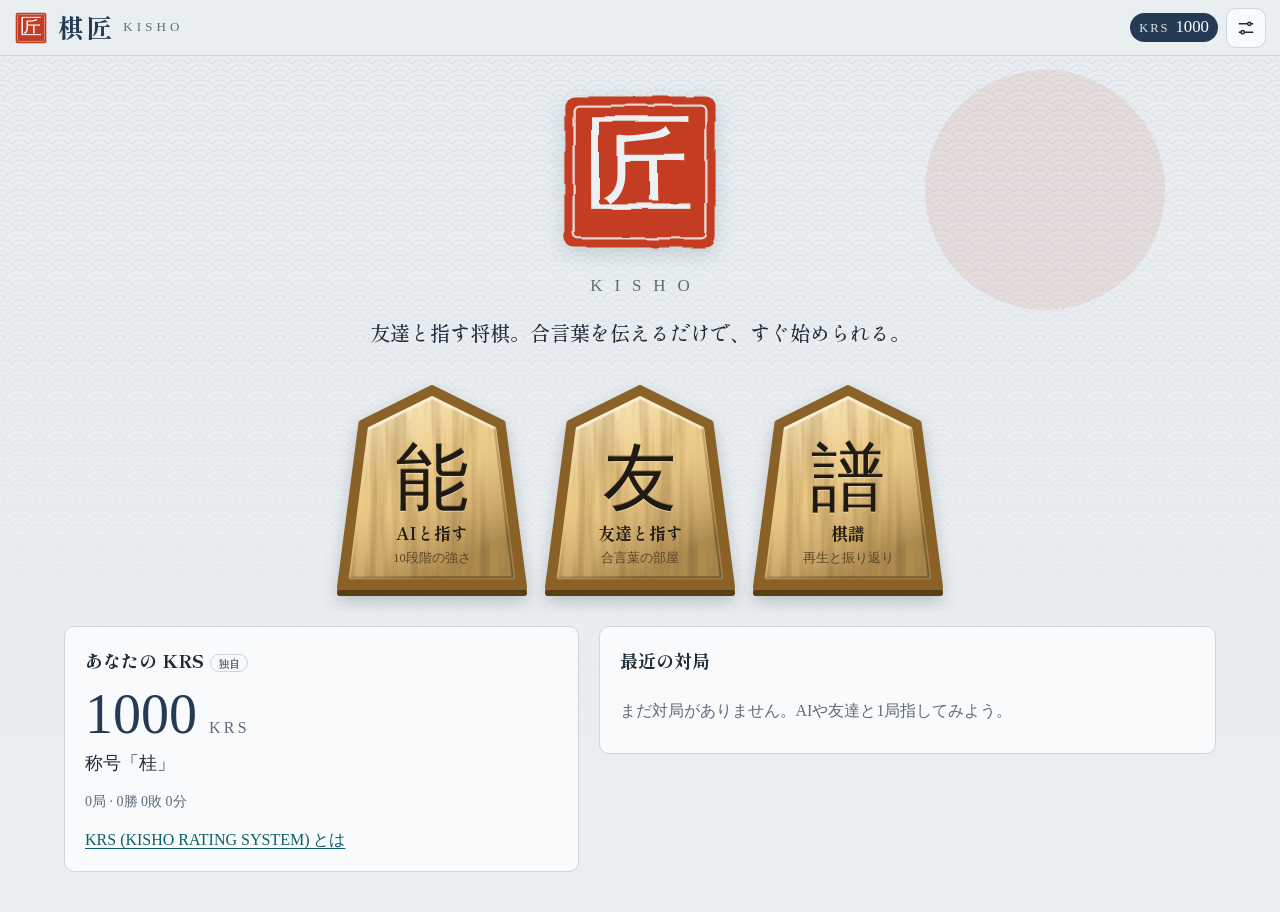
==== commit 0686392f: "古いファイルが残らないよう読み込みに版番号を付け、Jekyllを無効化(.nojekyll) Co-Authored-By: Claude Sonnet 5.5 <noreply@anthropic." ====
--- a/index.html
+++ b/index.html
@@ -11,7 +11,7 @@
 <link rel="preconnect" href="https://fonts.googleapis.com">
 <link rel="preconnect" href="https://fonts.gstatic.com" crossorigin>
 <link href="https://fonts.googleapis.com/css2?family=Shippori+Mincho+B1:wght@500;800&family=Yuji+Syuku&family=Zen+Antique&family=Zen+Kaku+Gothic+New:wght@400;500;700&display=swap" rel="stylesheet">
-<link rel="stylesheet" href="css/style.css">
+<link rel="stylesheet" href="css/style.css?v=20261126a">
 </head>
 <body>
 <svg width="0" height="0" style="position:absolute" aria-hidden="true" focusable="false">
@@ -78,6 +78,11 @@
       <button class="tile" data-go="records"><svg class="tile-bg" viewBox="0 0 84 103" preserveAspectRatio="none" aria-hidden="true"><path d="M42 1.5 73 18.5 82.5 98.5H1.5L11 18.5Z" transform="translate(0 3)" fill="#5a3f14" stroke="#5a3f14" stroke-width="3" stroke-linejoin="round"/><path d="M42 1.5 73 18.5 82.5 98.5H1.5L11 18.5Z" fill="var(--tile-edge)" stroke="var(--tile-edge)" stroke-width="3" stroke-linejoin="round"/><path d="M42 6.2 69.6 21.2 78 94H6L14.4 21.2Z" fill="url(#tileWood)" stroke="url(#tileWood)" stroke-width="1.6" stroke-linejoin="round"/><g clip-path="url(#tileFace)"><rect x="0" y="0" width="84" height="100" filter="url(#tileGrain)" opacity=".5"/></g><path d="M42 6.2 69.6 21.2 78 94H6L14.4 21.2Z" fill="url(#pcShade)" stroke="url(#pcShade)" stroke-width="1.6" stroke-linejoin="round"/><path d="M14.4 21.2 42 6.2 69.6 21.2" fill="none" stroke="#fff" stroke-width="1.2" stroke-linecap="round" stroke-linejoin="round" opacity=".5"/><path d="M69.6 21.2 78 94H6" fill="none" stroke="#3a2406" stroke-width="1" stroke-linecap="round" stroke-linejoin="round" opacity=".22"/></svg><span class="tile-g">譜</span><b>棋譜</b><small>再生と振り返り</small></button>
     </div>
 
+    <section class="card saved-card" id="savedCard" hidden>
+      <h2>中断中の対局</h2>
+      <ul class="rec-list" id="savedList"></ul>
+    </section>
+
     <div class="home-grid">
       <section class="card krs-card" id="krsCard"></section>
       <section class="card" id="recordsCard">
@@ -134,7 +139,6 @@
       <label>あなたの手番<select id="aiColor"><option value="0">先手</option><option value="1">後手</option><option value="r">ランダム</option></select></label>
       <label>持ち時間<select id="aiTc"></select></label>
     </div>
-    <p class="note">AIのKRSは、AI同士の対戦から出した目安の値です。</p>
     <div class="dlg-actions"><button class="btn ghost" value="cancel" formnovalidate>やめる</button><button class="btn primary" value="ok" id="aiStart">対局開始</button></div>
   </form>
 </dialog>
@@ -207,7 +211,8 @@
 <dialog id="dlgConfirm">
   <form method="dialog" class="dlg-body small">
     <p id="confirmMsg" style="margin:0;font-size:17px"></p>
-    <div class="dlg-actions" style="justify-content:center"><button class="btn ghost" value="no">やめる</button><button class="btn primary" value="yes" id="confirmOk">OK</button></div>
+    <p id="confirmHint" class="note" style="margin:10px 0 0" hidden></p>
+    <div class="dlg-actions" style="justify-content:center"><button class="btn ghost" value="no" id="confirmNo">やめる</button><button class="btn primary" value="yes" id="confirmOk">OK</button><button class="btn primary" value="extra" id="confirmExtra" hidden></button></div>
   </form>
 </dialog>
 
@@ -217,13 +222,14 @@
 
 <div class="toast" id="toast" role="status" aria-live="polite"></div>
 
-<script src="js/config.js"></script>
-<script src="js/shogi.js"></script>
-<script src="js/ai.js"></script>
-<script src="js/krs.js"></script>
-<script src="js/themes.js"></script>
-<script src="js/net.js"></script>
-<script src="js/app.js"></script>
-<script src="js/room.js"></script>
+<script src="js/config.js?v=20261126a"></script>
+<script src="js/shogi.js?v=20261126a"></script>
+<script src="js/ai.js?v=20261126a"></script>
+<script src="js/krs.js?v=20261126a"></script>
+<script src="js/themes.js?v=20261126a"></script>
+<script src="js/sound.js?v=20261126a"></script>
+<script src="js/net.js?v=20261126a"></script>
+<script src="js/app.js?v=20261126a"></script>
+<script src="js/room.js?v=20261126a"></script>
 </body>
 </html>
--- a/css/style.css
+++ b/css/style.css
@@ -302,8 +302,8 @@
 .level-list { display: grid; grid-template-columns: repeat(5, 1fr); gap: 8px; }
 .level-list label { display: block; font-size: 13px; color: var(--ink); }
 .level-list input { position: absolute; opacity: 0; pointer-events: none; }
-.level-list span { display: grid; gap: 1px; justify-items: center; text-align: center; padding: 8px 2px; border: 1px solid var(--line); border-radius: 10px; background: var(--page); cursor: pointer; line-height: 1.3; }
-.level-list b { font-family: var(--font-mincho); font-size: 17px; }
+.level-list span { display: grid; gap: 1px; justify-items: center; text-align: center; padding: 14px 2px; border: 1px solid var(--line); border-radius: 10px; background: var(--page); cursor: pointer; line-height: 1.3; }
+.level-list b { font-family: var(--font-mincho); font-size: 17px; font-weight: 400; color: var(--ink); }
 .level-list small { color: var(--muted); font-size: 11.5px; }
 .level-list input:checked + span { border-color: var(--asagi); background: color-mix(in srgb, var(--asagi) 14%, var(--page)); box-shadow: 0 0 0 2px color-mix(in srgb, var(--asagi) 40%, transparent); }
 .level-list input:focus-visible + span { outline: 3px solid var(--asagi); }
@@ -337,9 +337,14 @@
 .about-krs { font-family: var(--font-krs); font-size: 34px; color: var(--ai); letter-spacing: .08em; line-height: 1.1; }
 .about-krs small { display: block; font-size: 13px; letter-spacing: .3em; color: var(--muted); margin-top: 4px; }
 .about-box { border-left: 4px solid var(--yamabuki); padding: 4px 0 4px 12px; color: var(--ink); font-size: 14px; }
+.about-sec { margin: 18px 0 2px; font-size: 16px; }
+.table-lv tr.now td { background: color-mix(in srgb, var(--asagi) 16%, transparent); font-weight: 700; }
 .table-lv { width: 100%; border-collapse: collapse; font-size: 13.5px; }
 .table-lv td, .table-lv th { text-align: left; padding: 3px 6px; border-bottom: 1px solid var(--line); font-weight: 500; }
 .copyline { display: flex; gap: 8px; } .copyline input { flex: 1; }
+.wait-h { display: flex; align-items: center; gap: 12px; }
+.spin { width: 20px; height: 20px; flex: none; border-radius: 50%; border: 3px solid var(--line); border-top-color: var(--asagi); animation: spin .9s linear infinite; }
+@keyframes spin { to { transform: rotate(360deg); } }
 .pulse { width: 10px; height: 10px; border-radius: 50%; background: var(--asagi); display: inline-block; animation: pulse 1.4s ease-in-out infinite; margin-right: 8px; }
 @keyframes pulse { 50% { opacity: .25; transform: scale(.7); } }
 
@@ -364,8 +369,7 @@
   .hero-logo { gap: 8px; }
   .tile b { font-size: 14px; } .tile small { font-size: 11px; }
   .level-list { grid-template-columns: repeat(5, 1fr); gap: 5px; }
-  .level-list b { font-size: 15px; }
-  .level-list small { font-size: 10px; }
+  .level-list b { font-size: 14px; }
   .row2 { grid-template-columns: 1fr; }
   .pname b { max-width: 6.5em; }
   .clock { font-size: 21px; }
@@ -375,6 +379,8 @@
 }
 @media (prefers-reduced-motion: reduce) {
   *, *::before, *::after { animation: none !important; transition: none !important; }
+  /* 「待っている」ことを伝える丸だけは、動きを減らす設定でもゆっくり回す(止まると固まって見えるため) */
+  .spin { animation: spin 1.6s linear infinite !important; }
 }
 
 .rv-moves { margin: 0 -14px; max-height: 240px; overflow: auto; border-top: 1px solid var(--line); padding-top: 4px; }
